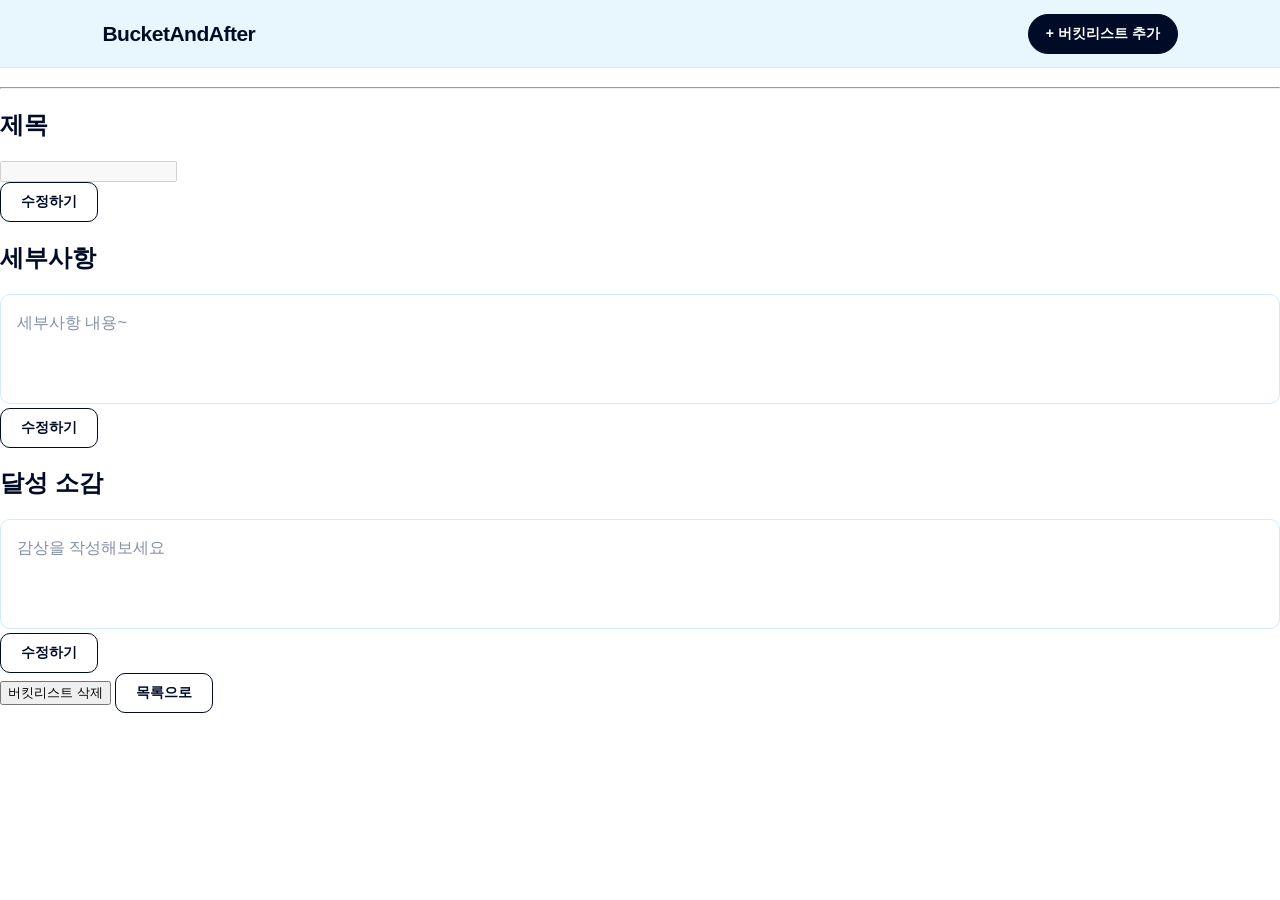
==== frontCode/detail.html @ 84d2c6fc "chore :: 입력값에 따른 textarea 높이 수정 구현" ====
<!doctype html>
<html lang="ko">
  <head>
    <meta charset="UTF-8" />
    <meta name="viewport" content="width=device-width, initial-scale=1.0" />
    <!-- 타이틀을 글 제목으로 바꿀거임 -->
    <title>디테일 글 내용</title>
    <link rel="stylesheet" href="CSS/nav.css">
    <link rel="stylesheet" href="CSS/detail.css" />
    <link rel="stylesheet" href="CSS/main.css">
  </head>
  <body>
    <nav>
      <h1><a href="main.html">BucketAndAfter</a></h1>
      <button type="button" onclick="location.href='add-list.html'">+ 버킷리스트 추가</button>
    </nav>

    <main class="detail-page">

      <form>
        <div class="content-title">
          <h1 id="detailTitle">제목</h1>
        </div>
        <div id="achievementDate" class="achievement-date" hidden>
          <span>달성일</span>
          <time id="completionDate"></time>
        </div>
        <hr />
        <!-- 작성 내용 -->
        <div class="contents">
          <div class="content">
            <h2>제목</h2>
            <input id="titleField" type="text" aria-label="제목" disabled />
            <p id="titleError" class="field-error" role="alert" hidden>텍스트 필드를 전부 채워주세요.</p>
            <div class="buttons">
              <button id="titleButton" type="button" class="sec-btn">수정하기</button>
            </div>
          </div>
          <div class="content">
            <h2 for="detail">세부사항</h2>
            <textarea name="세부사항" id="detail" placeholder="세부사항 내용~" disabled></textarea>
            <p id="detailError" class="field-error" role="alert" hidden>텍스트 필드를 전부 채워주세요.</p>
            <div class="buttons">
              <button id="detailButton" type="button" class="sec-btn">수정하기</button>
            </div>
          </div>
          <div class="content">
            <h2 for="log">달성 소감</h2>
            <textarea
              name="소감"
              id="log"
              placeholder="감상을 작성해보세요"
            disabled></textarea>
            <p id="logError" class="field-error" role="alert" hidden>텍스트 필드를 전부 채워주세요.</p>
            <div id="photoControls" class="photo-controls" hidden>
              <label for="thoughtPhotoInput" class="photo-upload">사진 추가</label>
              <input id="thoughtPhotoInput" type="file" accept="image/*" multiple hidden />
              <span>최대 5장 · 사진은 저장 후 이 화면에 표시됩니다.</span>
            </div>
            <p id="photoError" class="field-error" role="alert" hidden></p>
            <div id="thoughtPhotoGallery" class="thought-photo-gallery" aria-label="달성 소감 사진"></div>
            <div class="buttons">
              <button id="logButton" type="button" class="sec-btn">수정하기</button>
            </div>
          </div>
        </div>
        
      </form>
      <div class="detail-actions">
        <button type="button" id="deleteButton" class="danger-btn">버킷리스트 삭제</button>
        <button type="button" class="sec-btn" onclick="location.href='main.html'">목록으로</button>
      </div>
    </main>
    <dialog id="photoViewer" class="photo-viewer" aria-label="사진 크게 보기">
      <button type="button" id="closePhotoViewer" class="photo-viewer-close">닫기</button>
      <img id="photoViewerImage" alt="" />
    </dialog>
    <script src="detail.js"></script>
    <script src="textarea-autogrow.js"></script>
  </body>
</html>
---- frontCode/CSS/nav.css ----
:root {
  --main-100: #e8f6fe;
  --main-300: #d0ebfc;
  --main-600: #94d0fb;
  --main-800: #000c27;
  --bg: #ffffff;
  --paper: #ffffff;
  --ink: var(--main-800);
  --ink-soft: #53657e;
  --line: var(--main-300);
  --accent: var(--main-800);
  --accent-hover: #287fbd;
  --accent-soft: var(--main-100);
  --done: #64758b;
  --placeholder: #8290a3;
  --radius: 10px;
}

* { box-sizing: border-box; }

body {
  min-height: 100vh;
  margin: 0;
  display: flex;
  flex-direction: column;
  font-family: Arial, sans-serif;
  font-size: 16px;
  background: var(--bg);
  color: var(--ink);
}

nav {
  position: fixed;
  inset: 0 0 auto;
  z-index: 1000;
  display: flex;
  align-items: center;
  justify-content: space-between;
  width: 100%;
  height: 68px;
  padding: 0 clamp(20px, 8vw, 120px);
  color: var(--accent);
  background: var(--accent-soft);
  border-bottom: 1px solid var(--line);
}

nav h1 { margin: 0; font-size: 21px; font-weight: 800; letter-spacing: -.5px; }
nav h1 a { color: inherit; text-decoration: none; }

nav button {
  padding: 10px 17px;
  border: 1px solid var(--accent);
  border-radius: 999px;
  color: #fff;
  background: var(--accent);
  font-size: 14px;
  font-weight: 700;
  cursor: pointer;
  transition: background .16s ease, transform .16s ease;
}

nav button:hover { background: var(--accent-hover); transform: translateY(-1px); }

footer {
  height: 54px;
  flex-shrink: 0;
  margin-top: 40px;
  background: var(--accent-soft);
  border-top: 1px solid var(--line);
}

.pri-btn, .sec-btn {
  padding: 10px 20px;
  border: 1px solid var(--accent);
  border-radius: var(--radius);
  font-size: 14px;
  font-weight: 700;
  cursor: pointer;
  transition: background .16s ease, color .16s ease;
}

.pri-btn { color: #fff; background: var(--accent); }
.pri-btn:hover { background: var(--accent-hover); }
.sec-btn { color: var(--accent); background: #fff; }
.sec-btn:hover { color: #fff; background: var(--accent-hover); border-color: var(--accent-hover); }

textarea {
  width: 100%;
  min-width: 0;
  min-height: 110px;
  padding: 15px 16px;
  border: 1px solid var(--line);
  border-radius: var(--radius);
  color: var(--ink);
  background: #fff;
  font: inherit;
  line-height: 1.6;
  overflow-y: hidden;
  resize: none;
}

textarea::placeholder { color: var(--placeholder); }
textarea:focus { outline: 3px solid var(--main-100); border-color: var(--main-600); }

@media (max-width: 600px) {
  nav { height: 62px; padding-inline: 16px; }
  nav h1 { font-size: 18px; }
  nav button { padding: 9px 12px; font-size: 12px; }
}
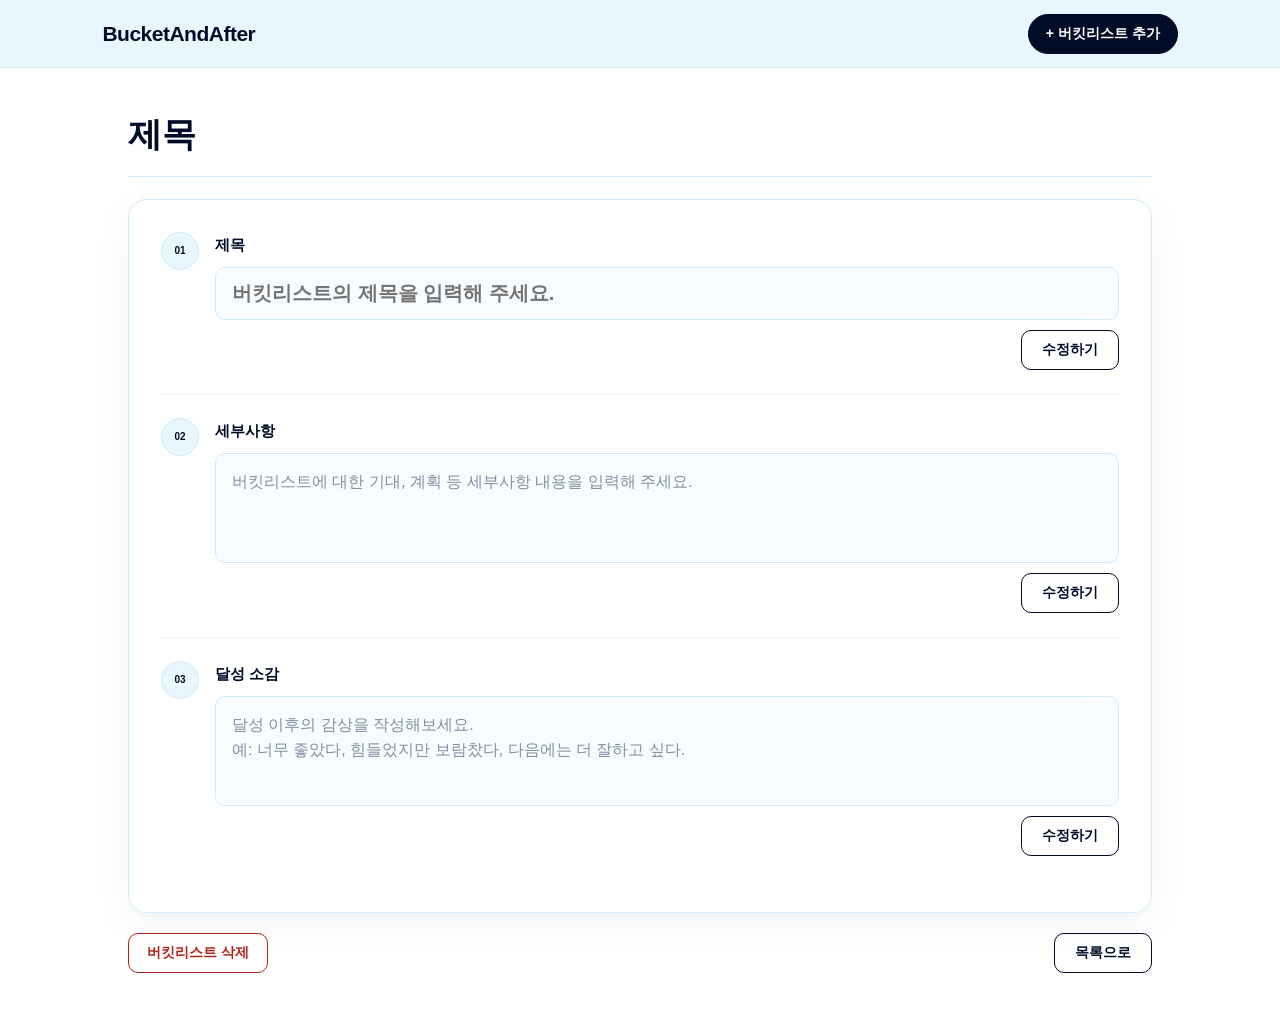
==== commit a322864e: "refact : 간단한 코드 리팩토링 및 메세지 수정 - JS 폴더 구분 - 중복된 달성일 포맷 함수 공통 모듈로 분리" ====
--- a/frontCode/detail.html
+++ b/frontCode/detail.html
@@ -30,7 +30,7 @@
         <div class="contents">
           <div class="content">
             <h2>제목</h2>
-            <input id="titleField" type="text" aria-label="제목" disabled />
+            <input id="titleField" type="text" aria-label="제목" placeholder="버킷리스트의 제목을 입력해 주세요." disabled />
             <p id="titleError" class="field-error" role="alert" hidden>텍스트 필드를 전부 채워주세요.</p>
             <div class="buttons">
               <button id="titleButton" type="button" class="sec-btn">수정하기</button>
@@ -38,7 +38,7 @@
           </div>
           <div class="content">
             <h2 for="detail">세부사항</h2>
-            <textarea name="세부사항" id="detail" placeholder="세부사항 내용~" disabled></textarea>
+            <textarea name="세부사항" id="detail" placeholder="버킷리스트에 대한 기대, 계획 등 세부사항 내용을 입력해 주세요." disabled></textarea>
             <p id="detailError" class="field-error" role="alert" hidden>텍스트 필드를 전부 채워주세요.</p>
             <div class="buttons">
               <button id="detailButton" type="button" class="sec-btn">수정하기</button>
@@ -49,13 +49,13 @@
             <textarea
               name="소감"
               id="log"
-              placeholder="감상을 작성해보세요"
+              placeholder="달성 이후의 감상을 작성해보세요. &#13;&#10;예: 너무 좋았다, 힘들었지만 보람찼다, 다음에는 더 잘하고 싶다."
             disabled></textarea>
             <p id="logError" class="field-error" role="alert" hidden>텍스트 필드를 전부 채워주세요.</p>
             <div id="photoControls" class="photo-controls" hidden>
               <label for="thoughtPhotoInput" class="photo-upload">사진 추가</label>
               <input id="thoughtPhotoInput" type="file" accept="image/*" multiple hidden />
-              <span>최대 5장 · 사진은 저장 후 이 화면에 표시됩니다.</span>
+              <span>사진 추가는 최대 5장 입니다.</span>
             </div>
             <p id="photoError" class="field-error" role="alert" hidden></p>
             <div id="thoughtPhotoGallery" class="thought-photo-gallery" aria-label="달성 소감 사진"></div>
@@ -75,7 +75,7 @@
       <button type="button" id="closePhotoViewer" class="photo-viewer-close">닫기</button>
       <img id="photoViewerImage" alt="" />
     </dialog>
-    <script src="detail.js"></script>
+    <script type="module" src="/JS/detail.js"></script>
     <script src="textarea-autogrow.js"></script>
   </body>
 </html>
--- a/frontCode/CSS/detail.css
+++ b/frontCode/CSS/detail.css
@@ -0,0 +1,52 @@
+.detail-page { padding-top: 101px; padding-bottom: 42px; }
+.detail-page form { display: flex; flex-direction: column; align-items: stretch; width: 100%; min-width: 0; }
+.detail-page .content-title { padding: 12px 0 20px; }
+.detail-page .content-title h1 { margin: 0; color: var(--main-800); font-size: clamp(27px, 4vw, 34px); line-height: 1.25; overflow-wrap: anywhere; }
+.detail-page #titleField { display: block; width: 100%; padding: 14px 16px; border: 1px solid var(--line); border-radius: var(--radius); color: var(--ink); background: #fff; font: inherit; font-size: 20px; font-weight: 700; }
+.detail-page #titleField:disabled { color: #3c4c63; background: #f8fcff; border-color: var(--main-300); opacity: 1; }
+.detail-page #titleField:enabled { border-color: var(--main-600); }
+.detail-page .achievement-date { display: inline-flex; align-items: center; gap: 8px; align-self: flex-start; margin: -8px 0 18px; padding: 8px 12px; border-radius: 999px; color: var(--main-800); background: var(--main-100); font-size: 12px; }
+.detail-page .achievement-date[hidden] { display: none; }
+.detail-page .achievement-date span { color: #53657e; }
+.detail-page .achievement-date time { font-weight: 700; }
+.detail-page hr { width: 100%; margin: 0 0 22px; border: 0; border-top: 1px solid var(--line); }
+.detail-page .contents { position: relative; display: flex; flex-direction: column; align-items: stretch; gap: 0; width: 100%; min-width: 0; padding: clamp(20px, 4vw, 32px); border: 1px solid var(--line); border-radius: 18px; background: #fff; box-shadow: 0 12px 38px rgba(0, 12, 39, .05); counter-reset: detail-step; }
+.detail-page .content { position: relative; display: flex; flex-direction: column; align-items: stretch; width: 100%; min-width: 0; padding: 0 0 24px 54px; counter-increment: detail-step; }
+.detail-page .content + .content { padding-top: 23px; border-top: 1px solid #e9f3fa; }
+.detail-page .content::before { position: absolute; top: 0; left: 0; display: grid; place-items: center; width: 36px; height: 36px; border: 1px solid var(--main-300); border-radius: 50%; color: var(--main-800); background: var(--main-100); content: counter(detail-step, decimal-leading-zero); font-size: 10px; font-weight: 800; }
+.detail-page .content + .content::before { top: 23px; }
+.detail-page .content h2 { margin: 4px 0 12px; color: var(--main-800); font-size: 15px; }
+.detail-page .field-error { margin: 9px 0 0; color: #b42318; font-size: 13px; font-weight: 700; }
+.detail-page .field-error[hidden] { display: none; }
+.detail-page .photo-controls { display: flex; align-items: center; flex-wrap: wrap; gap: 10px; margin-top: 12px; }
+.detail-page .photo-controls[hidden] { display: none; }
+.detail-page .photo-controls > span { color: var(--ink-soft); font-size: 11px; }
+.detail-page .photo-upload { display: inline-flex; padding: 8px 13px; border: 1px solid var(--main-300); border-radius: 999px; color: var(--main-800); background: var(--main-100); font-size: 12px; font-weight: 700; cursor: pointer; }
+.detail-page .photo-upload:hover { border-color: var(--main-600); background: var(--main-300); }
+.detail-page .thought-photo-gallery { display: grid; grid-template-columns: repeat(auto-fill, minmax(120px, 1fr)); gap: 12px; margin-top: 14px; }
+.detail-page .thought-photo-gallery:empty { display: none; }
+.detail-page .thought-photo { position: relative; aspect-ratio: 4 / 3; overflow: hidden; margin: 0; border: 1px solid var(--line); border-radius: 10px; background: var(--main-100); }
+.detail-page .thought-photo-open { display: block; width: 100%; height: 100%; padding: 0; border: 0; background: transparent; cursor: zoom-in; }
+.detail-page .thought-photo img { display: block; width: 100%; height: 100%; object-fit: cover; }
+.detail-page .thought-photo-remove { position: absolute; top: 6px; right: 6px; width: 28px; height: 28px; border: 0; border-radius: 50%; color: #fff; background: rgba(0, 12, 39, .78); font-size: 18px; line-height: 1; cursor: pointer; }
+.detail-page .thought-photo-remove:hover { background: #b42318; }
+.photo-viewer { position: relative; max-width: 92vw; max-height: 92vh; padding: 48px 16px 16px; border: 1px solid #b8b8b8; border-radius: 14px; background: #343434; }
+.photo-viewer::backdrop { background: rgba(46, 46, 46, 0.76); }
+.photo-viewer img { display: block; max-width: calc(92vw - 32px); max-height: 78vh; object-fit: contain; }
+.photo-viewer-close { position: absolute; top: 10px; right: 12px; padding: 7px 11px; border: 1px solid #b8b8b8; border-radius: 999px; color: #fff; background: transparent; font: inherit; font-size: 12px; cursor: pointer; }
+.photo-viewer-close:hover { color: var(--main-800); background: var(--main-100); }
+.detail-page #titleField.input-error, .detail-page textarea.input-error { border-color: #b42318; }
+.detail-page #titleField.input-error:focus, .detail-page textarea.input-error:focus { outline: 3px solid #fce8e6; border-color: #b42318; }
+.detail-page textarea:disabled { color: #3c4c63; background: #f8fcff; border-color: var(--main-300); opacity: 1; }
+.detail-page textarea:enabled { background: #fff; border-color: var(--main-600); }
+.detail-page .buttons { display: flex; flex-direction: row; justify-content: flex-end; gap: 10px; margin-top: 10px; }
+.detail-page .detail-actions { display: flex; flex-direction: row; flex-wrap: wrap; justify-content: flex-end; gap: 10px; margin: 20px 0 0; }
+.detail-page .danger-btn { margin-right: auto; padding: 10px 18px; border: 1px solid #b42318; border-radius: var(--radius); color: #b42318; background: #fff; font-size: 14px; font-weight: 700; cursor: pointer; transition: background .16s ease; }
+.detail-page .danger-btn:hover { border-color: #8f1d14; background: #b42318; color: #fff; }
+
+@media (max-width: 700px) {
+  .detail-page { padding-top: 88px; }
+  .detail-page .content { padding-left: 46px; }
+  .detail-page .content::before { width: 32px; height: 32px; }
+  .detail-page .detail-actions { margin-bottom: 10px; }
+}
--- a/frontCode/CSS/main.css
+++ b/frontCode/CSS/main.css
@@ -0,0 +1,43 @@
+main {
+  width: min(100%, 1120px);
+  margin: 0 auto;
+  padding: 112px 48px 52px;
+}
+
+.container { flex: 1; }
+.list-intro { margin-bottom: 24px; }
+.eyebrow { margin: 0 0 9px; color: #287fbd; font-size: 11px; font-weight: 800; letter-spacing: 0.5px; }
+.page-title { margin: 0; color: var(--main-800); font-size: clamp(28px, 4vw, 36px); letter-spacing: -1.1px; }
+.page-description { margin: 10px 0 0; color: var(--ink-soft); font-size: 14px; }
+
+.list-timeline { position: relative; margin: 0; padding: 0; list-style: none; }
+.list-timeline::before { position: absolute; top: 22px; bottom: 28px; left: 22px; width: 2px; background: var(--main-300); content: ""; }
+.timeline-item { position: relative; margin: 0; }
+.timeline-link { position: relative; display: grid; grid-template-columns: 46px minmax(0, 1fr) auto; align-items: center; gap: 15px; min-height: 82px; padding: 13px 16px 13px 0; color: inherit; text-decoration: none; border-bottom: 1px solid #e9f3fa; }
+.timeline-item.completed .timeline-title { color: #64758b; text-decoration: line-through; text-decoration-color: var(--main-600); }
+.timeline-link:hover .timeline-title { color: #287fbd; }
+.timeline-number { z-index: 1; display: grid; place-items: center; width: 46px; height: 46px; border: 1px solid var(--main-300); border-radius: 50%; color: var(--main-800); background: #fff; font-size: 11px; font-weight: 800; }
+.timeline-copy { display: grid; gap: 6px; min-width: 0; }
+.timeline-title { overflow: hidden; color: var(--main-800); font-size: 15px; font-weight: 700; text-overflow: ellipsis; white-space: nowrap; }
+.timeline-info { overflow: hidden; color: var(--ink-soft); font-size: 12px; line-height: 1.5; text-overflow: ellipsis; white-space: nowrap; }
+.timeline-date { color: #53657e; font-size: 11px; font-weight: 700; white-space: nowrap; }
+.timeline-item.completed .timeline-number { background: var(--main-300); }
+.timeline-item.completed .timeline-title { color: #64758b; text-decoration: line-through; text-decoration-color: #64758b; }
+
+.empty-state { min-height: 290px; padding: 38px 20px; display: flex; flex-direction: column; align-items: center; justify-content: center; text-align: center; border: 1px dashed var(--main-600); border-radius: 16px; background: #f8fcff; }
+.empty-state[hidden] { display: none; }
+.empty-icon { display: grid; place-items: center; width: 48px; height: 48px; margin-bottom: 13px; border-radius: 15px; color: var(--main-800); background: var(--main-100); font-size: 24px; }
+.empty-state h2 { margin: 0 0 7px; color: var(--main-800); font-size: 18px; }
+.empty-state p { margin: 0 0 18px; color: var(--ink-soft); font-size: 13px; }
+.empty-action { padding: 11px 17px; border-radius: 999px; color: #fff; background: var(--main-800); font-size: 13px; font-weight: 700; text-decoration: none; }
+.empty-action:hover { background: var(--accent-hover); }
+
+@media (max-width: 700px) {
+  main { padding: 96px 20px 38px; }
+  .timeline-link { grid-template-columns: 42px minmax(0, 1fr); gap: 12px; padding-right: 0; }
+  .timeline-number { width: 42px; height: 42px; }
+  .timeline-date { grid-column: 2; justify-self: start; }
+  .timeline-copy { align-self: end; }
+  .timeline-title, .timeline-info { white-space: normal; }
+  .list-timeline::before { left: 20px; }
+}
